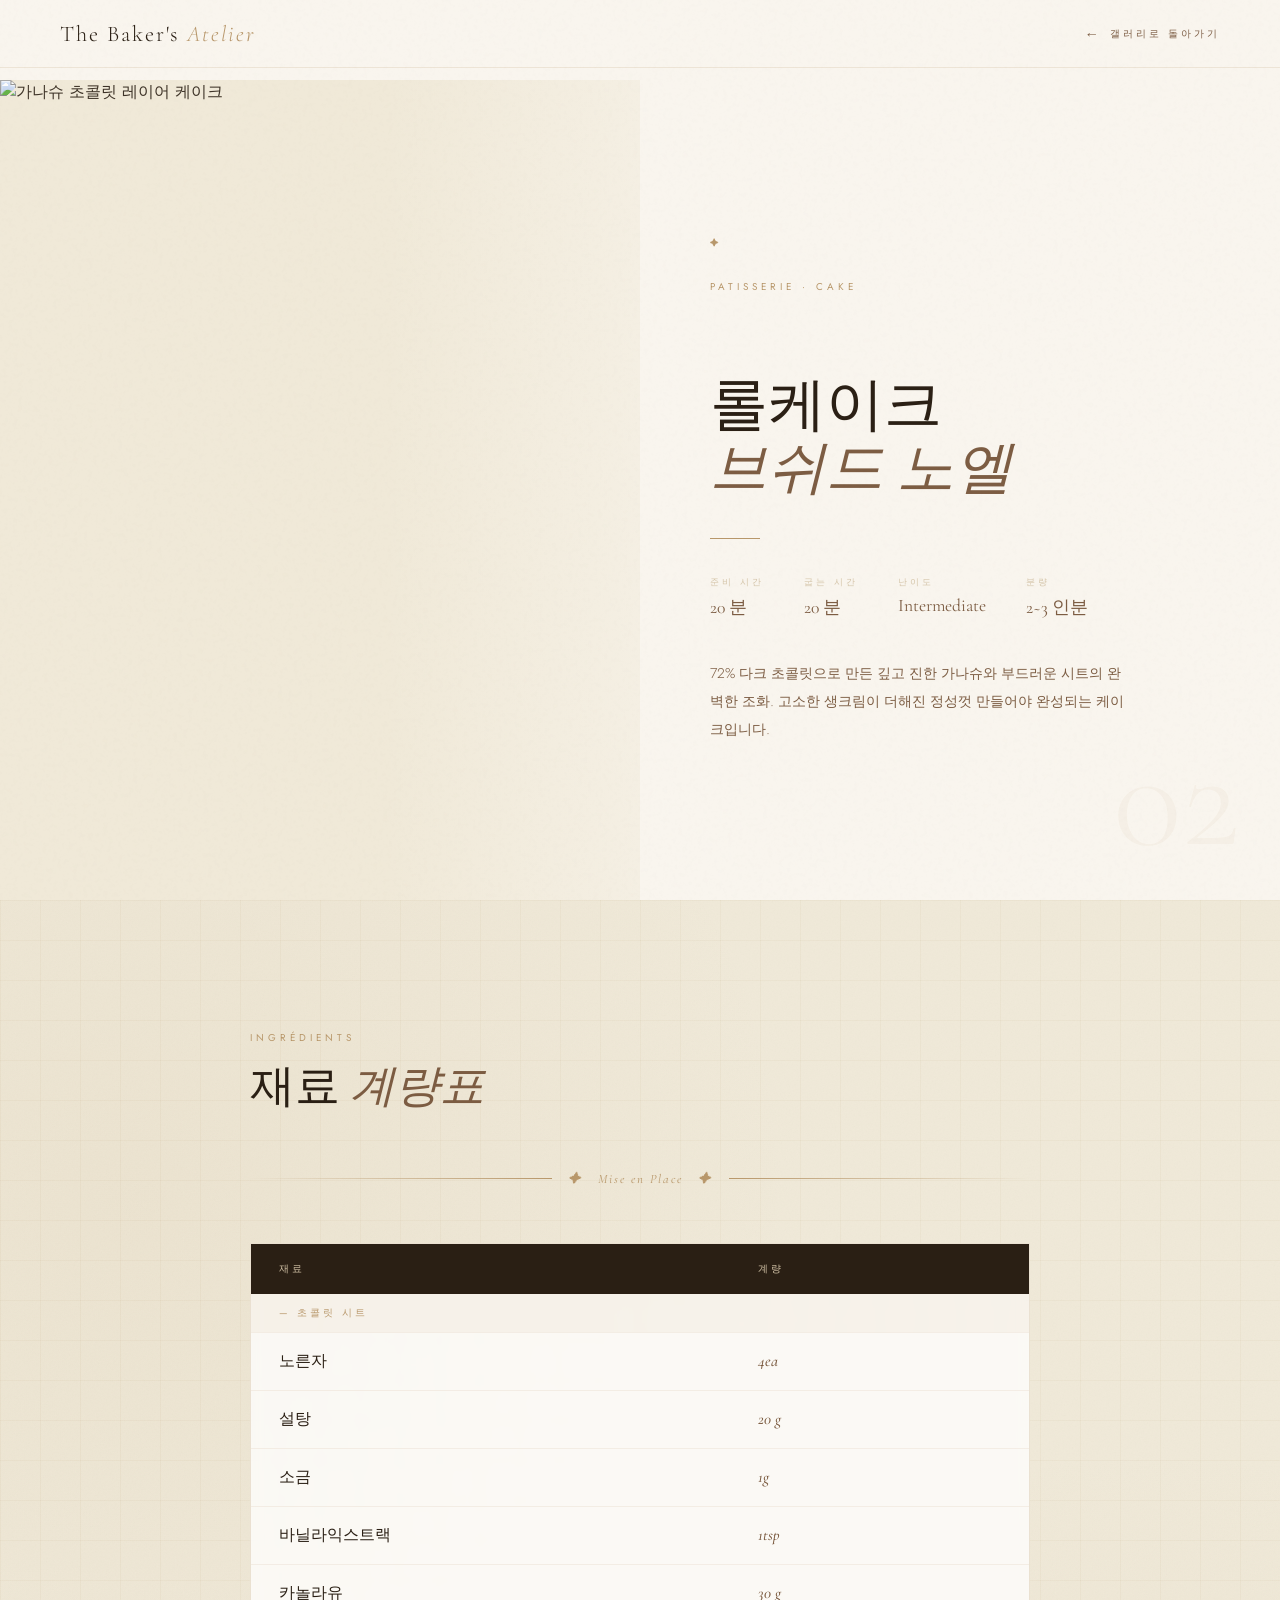
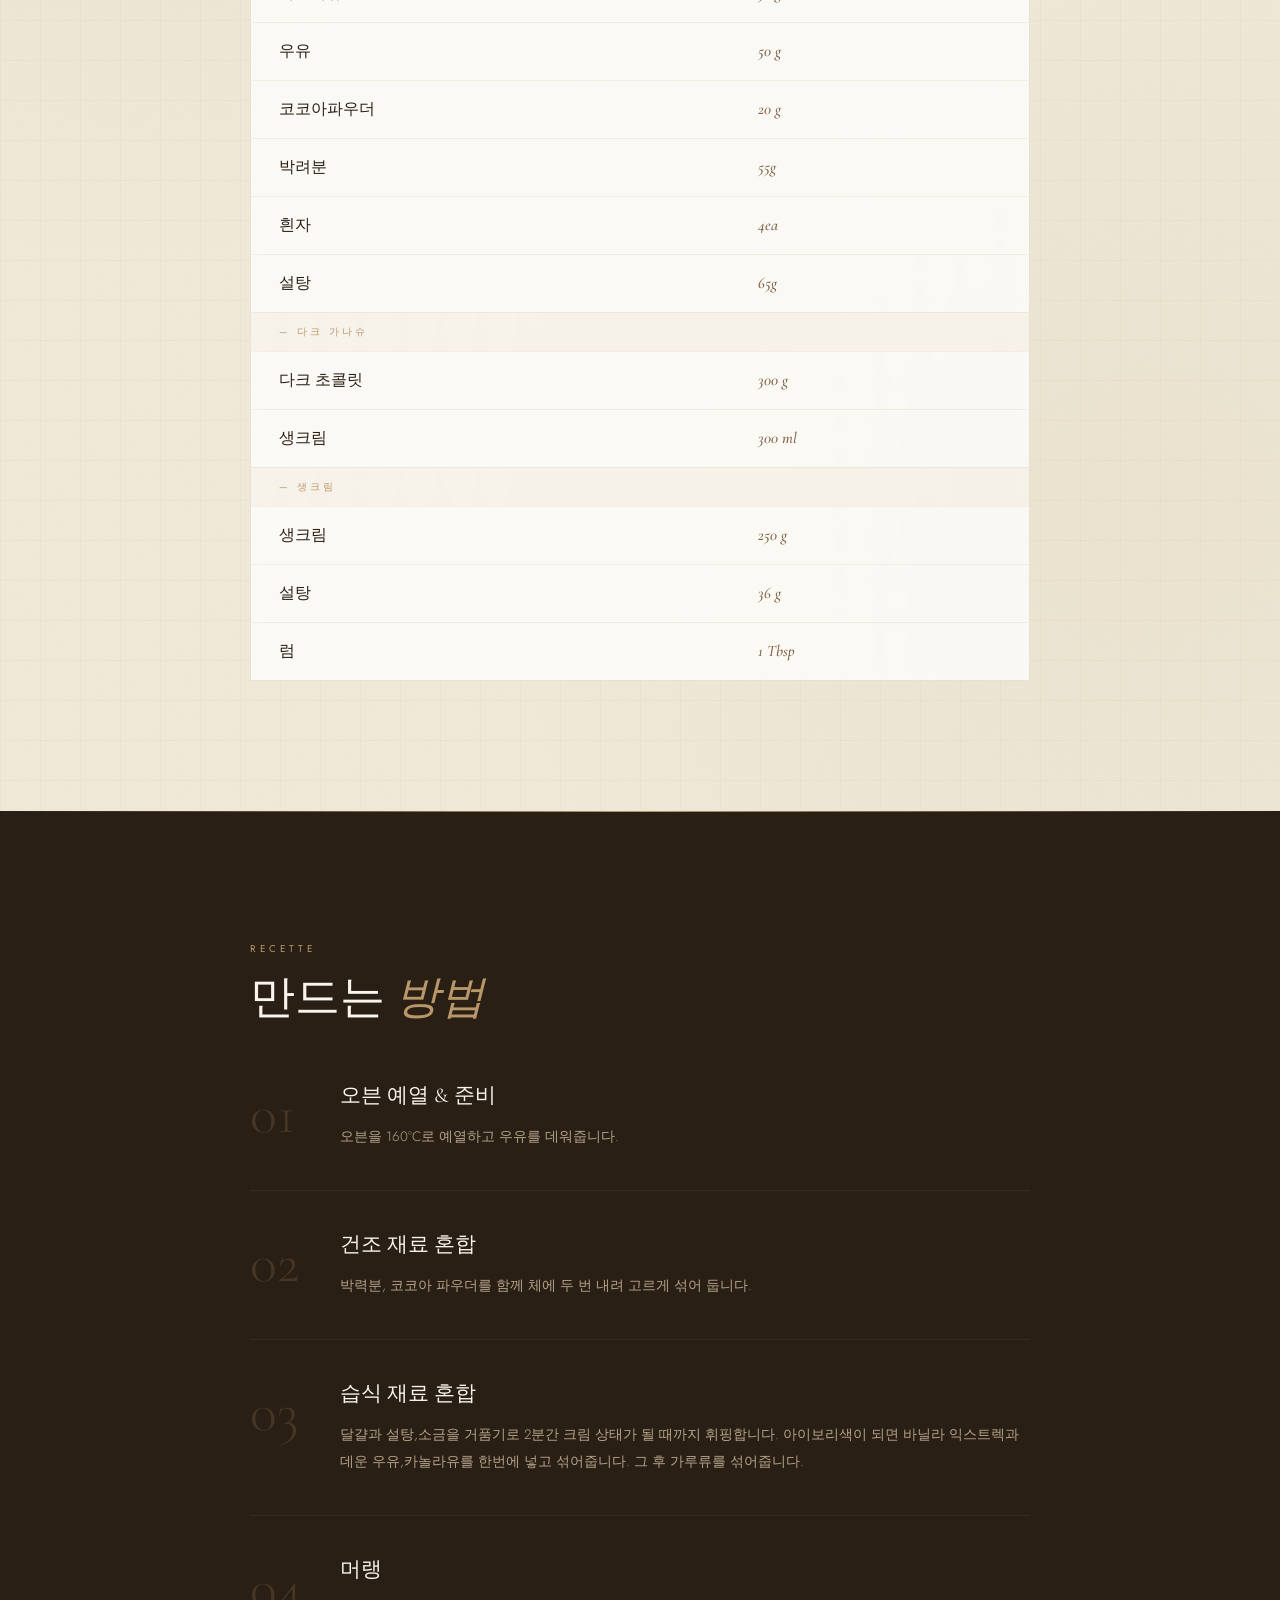
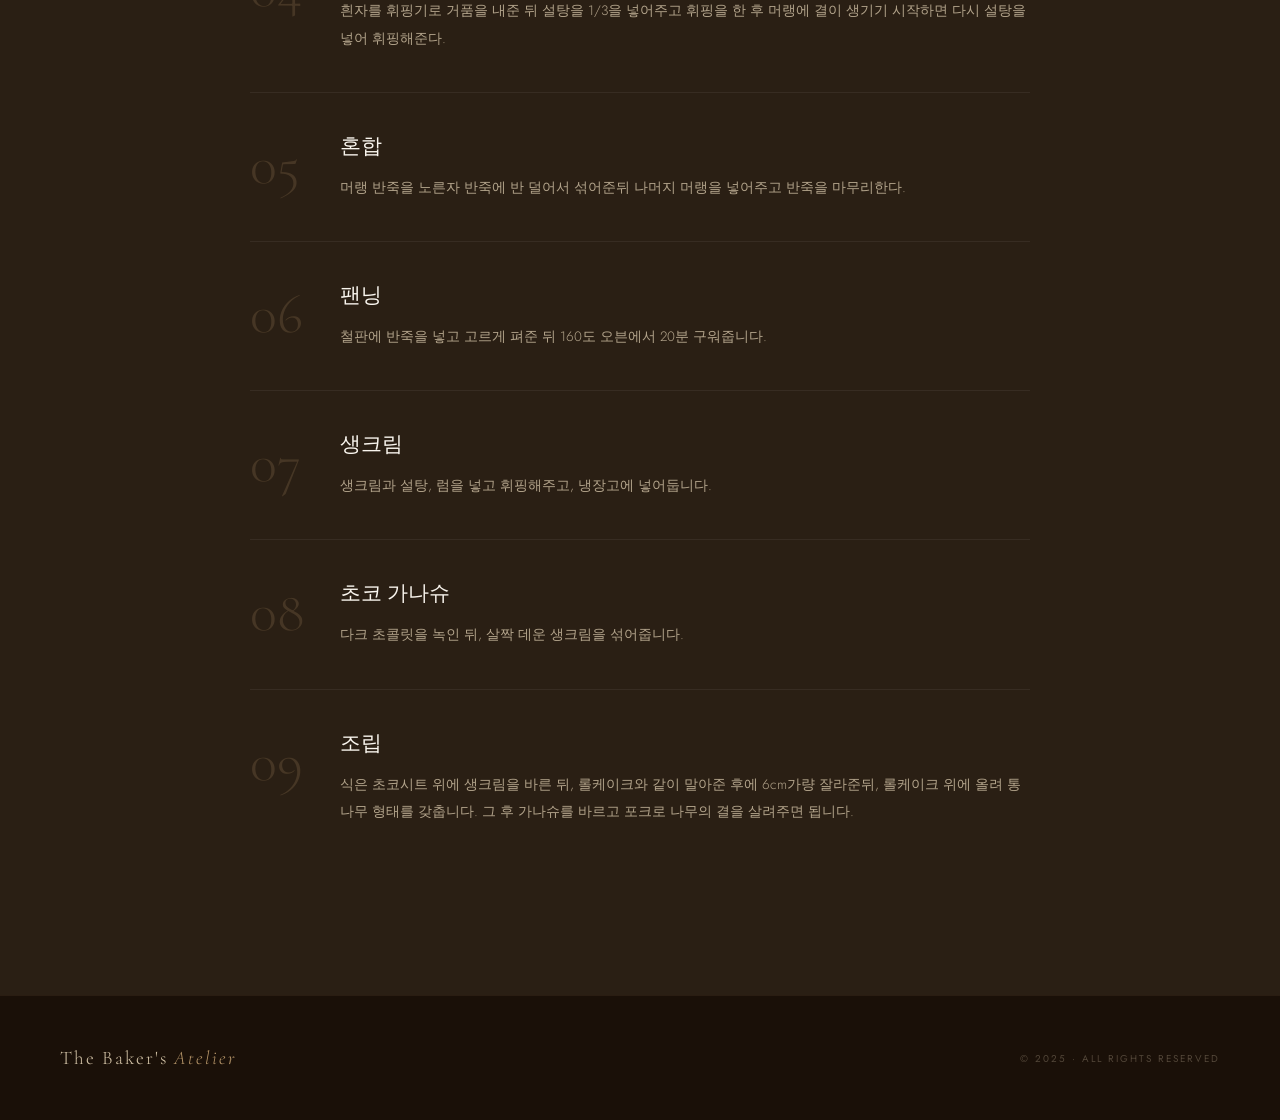
==== html/chocomuffin.html @ 0639c40b "recipe.html" ====
<!DOCTYPE html>
<html lang="ko">
<head>
  <meta charset="UTF-8"/>
  <meta name="viewport" content="width=device-width, initial-scale=1.0"/>
  <title>가나슈 초콜릿 레이어 케이크 | The Baker's Atelier</title>
  <link href="https://fonts.googleapis.com/css2?family=Cormorant+Garamond:ital,wght@0,300;0,400;0,600;1,300;1,400&family=Jost:wght@200;300;400;500&display=swap" rel="stylesheet">
  <link rel="stylesheet" href="../css/recipe.css">
</head>
<body>

  <header>
    <a href="../html/main.html" class="logo">The Baker's <span>Atelier</span></a>
    <a href="../html/main.html" class="back-link">갤러리로 돌아가기</a>
  </header>

  <!-- HERO -->
  <section class="recipe-hero">
    <div class="hero-img">
      <!-- ✏️ 이미지 교체: src 부분을 본인 사진 경로로 변경하세요 -->
      <img src="https://images.unsplash.com/photo-1578985545062-69928b1d9587?q=80&w=1200" alt="가나슈 초콜릿 레이어 케이크">
    </div>
    <div class="hero-info">
      <span class="recipe-category">Patisserie · Cake</span>
      <h1 class="recipe-title"><br>롤케이크<br><em>브쉬드 노엘</em></h1>
      <div class="hero-divider"></div>
      <div class="recipe-meta">
        <div class="meta-item">
          <span class="meta-label">준비 시간</span>
          <span class="meta-value">20 분</span>
        </div>
        <div class="meta-item">
          <span class="meta-label">굽는 시간</span>
          <span class="meta-value">20 분</span>
        </div>
        <div class="meta-item">
          <span class="meta-label">난이도</span>
          <span class="meta-value">Intermediate</span>
        </div>
        <div class="meta-item">
          <span class="meta-label">분량</span>
          <span class="meta-value">2~3 인분</span>
        </div>
      </div>
      <p class="recipe-intro">
        72% 다크 초콜릿으로 만든 깊고 진한 가나슈와 부드러운 시트의 완벽한 조화. 고소한 생크림이 더해진
        정성껏 만들어야 완성되는 케이크입니다.
      </p>
      <div class="hero-deco">02</div>
    </div>
  </section>

  <!-- INGREDIENTS -->
  <section class="ingredients-section">
    <div class="ingredients-inner">
      <span class="section-eyebrow reveal">Ingrédients</span>
      <h2 class="section-title reveal">재료 <em>계량표</em></h2>
      <div class="deco-sprig reveal"><span>✦ &nbsp; Mise en Place &nbsp; ✦</span></div>
      <div class="ingredients-table-wrap reveal">
        <table>
          <thead>
            <tr>
              <th style="width:40%">재료</th>
              <th style="width:25%">계량</th>
            </tr>
          </thead>
          <tbody>
            <tr class="group-header"><td colspan="3">— 초콜릿 시트</td></tr>
            <tr><td class="ing-name">노른자</td><td class="ing-amount">4ea</td>
            <tr><td class="ing-name">설탕</td><td class="ing-amount">20 g</td></tr>
            <tr><td class="ing-name">소금</td><td class="ing-amount">1g</td></tr>
            <tr><td class="ing-name">바닐라익스트랙</td><td class="ing-amount">1tsp</td></tr>
            <tr><td class="ing-name">카놀라유</td><td class="ing-amount">30 g</td></tr>
            <tr><td class="ing-name">우유</td><td class="ing-amount">50 g</td></tr>
            <tr><td class="ing-name">코코아파우더</td><td class="ing-amount">20 g</td></tr>
            <tr><td class="ing-name">박려분</td><td class="ing-amount">55g</td></tr>
            <tr><td class="ing-name">흰자</td><td class="ing-amount">4ea</td></tr>
            <tr><td class="ing-name">설탕</td><td class="ing-amount">65g</td></tr>
            <tr class="group-header"><td colspan="3">— 다크 가나슈</td></tr>
            <tr><td class="ing-name">다크 초콜릿</td><td class="ing-amount">300 g</td></tr>
            <tr><td class="ing-name">생크림</td><td class="ing-amount">300 ml</td></tr>
            <tr class="group-header"><td colspan="3">— 생크림</td></tr>
            <tr><td class="ing-name">생크림</td><td class="ing-amount">250 g</td></tr>
            <tr><td class="ing-name">설탕</td><td class="ing-amount">36 g</td></tr>
            <tr><td class="ing-name">럼</td><td class="ing-amount">1 Tbsp</td></tr>
          </tbody>
        </table>
      </div>
    </div>
  </section>

  <!-- RECIPE STEPS -->
  <section class="recipe-section">
    <div class="recipe-inner">
      <span class="section-eyebrow reveal">Recette</span>
      <h2 class="section-title reveal">만드는 <em>방법</em></h2>
      <ol class="steps-list">

        <li class="step-item reveal">
          <span class="step-num">01</span>
          <div class="step-content">
            <h3 class="step-title">오븐 예열 & 준비</h3>
            <p class="step-desc">오븐을 160°C로 예열하고 우유를 데워줍니다.</p>
          </div>
        </li>

        <li class="step-item reveal">
          <span class="step-num">02</span>
          <div class="step-content">
            <h3 class="step-title">건조 재료 혼합</h3>
            <p class="step-desc">박력분, 코코아 파우더를 함께 체에 두 번 내려 고르게 섞어 둡니다.</p>
          </div>
        </li>

        <li class="step-item reveal">
          <span class="step-num">03</span>
          <div class="step-content">
            <h3 class="step-title">습식 재료 혼합</h3>
            <p class="step-desc">달걀과 설탕,소금을 거품기로 2분간 크림 상태가 될 때까지 휘핑합니다. 아이보리색이 되면 바닐라 익스트렉과 데운 우유,카놀라유를 한번에 넣고 섞어줍니다. 그 후 가루류를 섞어줍니다.</p>
            
          </div>
        </li>

        <li class="step-item reveal">
          <span class="step-num">04</span>
          <div class="step-content">
            <h3 class="step-title">머랭</h3>
            <p class="step-desc">흰자를 휘핑기로 거품을 내준 뒤 설탕을 1/3을 넣어주고 휘핑을 한 후 머랭에 결이 생기기 시작하면 다시 설탕을 넣어 휘핑해준다.</p>
          </div>
        </li>

        <li class="step-item reveal">
          <span class="step-num">05</span>
          <div class="step-content">
            <h3 class="step-title">혼합</h3>
            <p class="step-desc">머랭 반죽을 노른자 반죽에 반 덜어서 섞어준뒤 나머지 머랭을 넣어주고 반죽을 마무리한다.</p>
          </div>
        </li>

        <li class="step-item reveal">
          <span class="step-num">06</span>
          <div class="step-content">
            <h3 class="step-title">팬닝</h3>
            <p class="step-desc">철판에 반죽을 넣고 고르게 펴준 뒤 160도 오븐에서 20분 구워줍니다.</p>
          </div>
        </li>
         <li class="step-item reveal">
          <span class="step-num">07</span>
          <div class="step-content">
            <h3 class="step-title">생크림</h3>
            <p class="step-desc">생크림과 설탕, 럼을 넣고 휘핑해주고, 냉장고에 넣어둡니다.</p>
          </div>
        </li>
         <li class="step-item reveal">
          <span class="step-num">08</span>
          <div class="step-content">
            <h3 class="step-title">초코 가나슈</h3>
            <p class="step-desc">다크 초콜릿을 녹인 뒤, 살짝 데운 생크림을 섞어줍니다.</p>
          </div>
        </li>
         <li class="step-item reveal">
          <span class="step-num">09</span>
          <div class="step-content">
            <h3 class="step-title">조립</h3>
            <p class="step-desc">식은 초코시트 위에 생크림을 바른 뒤, 롤케이크와 같이 말아준 후에 6cm가량 잘라준뒤, 롤케이크 위에 올려 통나무 형태를 갖춥니다. 그 후 가나슈를 바르고 포크로 나무의 결을 살려주면 됩니다.</p>
          </div>
        </li>

      </ol>
    </div>
  </section>

  <footer>
    <div class="footer-logo">The Baker's <span>Atelier</span></div>
    <p class="footer-copy">&copy; 2025 · All Rights Reserved</p>
  </footer>

  <script>
    const obs = new IntersectionObserver((entries) => {
      entries.forEach(e => {
        if (e.isIntersecting) { e.target.classList.add('visible'); obs.unobserve(e.target); }
      });
    }, { threshold: 0.1 });
    document.querySelectorAll('.reveal').forEach(el => obs.observe(el));
  </script>

</body>
</html>
---- css/recipe.css ----
*, *::before, *::after { margin: 0; padding: 0; box-sizing: border-box; }

    :root {
      --cream:     #f9f5ee;
      --parchment: #f0e9d8;
      --ink:       #2a1f14;
      --sepia:     #7c5c42;
      --gold:      #b8976a;
      --dust:      #d4c4a8;
      --white:     #ffffff;
      --serif: "Cormorant Garamond", serif;
      --sans:  "Jost", sans-serif;
    }

    html { scroll-behavior: smooth; }

    body {
      background: var(--cream);
      color: var(--ink);
      font-family: var(--sans);
      overflow-x: hidden;
    }

    body::after {
      content: "";
      position: fixed; inset: 0; pointer-events: none; z-index: 9999;
      background-image: url("data:image/svg+xml,%3Csvg viewBox='0 0 200 200' xmlns='http://www.w3.org/2000/svg'%3E%3Cfilter id='n'%3E%3CfeTurbulence type='fractalNoise' baseFrequency='0.9' numOctaves='4' stitchTiles='stitch'/%3E%3C/filter%3E%3Crect width='100%25' height='100%25' filter='url(%23n)' opacity='0.035'/%3E%3C/svg%3E");
      opacity: .5;
    }

    /* HEADER */
    header {
      position: fixed; top: 0; left: 0; right: 0; z-index: 200;
      padding: 20px 60px;
      display: flex; align-items: center; justify-content: space-between;
      background: rgba(249,245,238,.93);
      backdrop-filter: blur(10px);
      border-bottom: 1px solid rgba(184,151,106,.18);
    }
    .logo {
      font-family: var(--serif); font-size: 1.4rem;
      font-weight: 300; letter-spacing: 2px; text-decoration: none; color: var(--ink);
    }
    .logo span { color: var(--gold); font-style: italic; }
    .back-link {
      font-size: .65rem; letter-spacing: 3px; text-transform: uppercase;
      color: var(--sepia); text-decoration: none;
      display: flex; align-items: center; gap: 8px; transition: color .3s;
    }
    .back-link:hover { color: var(--ink); }
    .back-link::before { content: "←"; font-size: .9rem; }

    /* HERO */
    .recipe-hero {
      min-height: 100vh; padding-top: 80px;
      display: grid; grid-template-columns: 1fr 1fr;
      position: relative; overflow: hidden;
    }

    .hero-img {
      position: relative; overflow: hidden; background: var(--parchment);
    }
    .hero-img img {
      width: 100%; height: 100%; object-fit: cover;
      opacity: .9; transition: transform 8s ease, opacity .6s;
    }
    .hero-img:hover img { transform: scale(1.04); opacity: 1; }
    .hero-img::after {
      content: ""; position: absolute; inset: 0;
      background: linear-gradient(to right, transparent 60%, rgba(249,245,238,.5));
      pointer-events: none;
    }

    .hero-info {
      display: flex; flex-direction: column; justify-content: center;
      padding: 80px 70px; position: relative; background: var(--cream);
    }
    .hero-info::before {
      content: "✦";
      font-size: .55rem; color: var(--gold);
      letter-spacing: 8px; margin-bottom: 30px; display: block;
    }

    .recipe-category {
      font-size: .62rem; letter-spacing: 4px; text-transform: uppercase;
      color: var(--gold); margin-bottom: 18px; display: block;
    }
    .recipe-title {
      font-family: var(--serif);
      font-size: clamp(2.6rem, 4.5vw, 4.5rem);
      font-weight: 300; line-height: 1.1; color: var(--ink); margin-bottom: 36px;
    }
    .recipe-title em { font-style: italic; color: var(--sepia); }
    .hero-divider { width: 50px; height: 1px; background: var(--gold); margin-bottom: 36px; }

    .recipe-meta { display: flex; gap: 40px; margin-bottom: 40px; flex-wrap: wrap; }
    .meta-item { display: flex; flex-direction: column; gap: 6px; }
    .meta-label {
      font-size: .58rem; letter-spacing: 3px; text-transform: uppercase; color: var(--dust);
    }
    .meta-value { font-family: var(--serif); font-size: 1.1rem; color: var(--sepia); }

    .recipe-intro {
      font-size: .88rem; font-weight: 300; color: var(--sepia);
      line-height: 2; max-width: 420px;
    }
    .hero-deco {
      position: absolute; bottom: 30px; right: 40px;
      font-family: var(--serif); font-size: 9rem; font-weight: 300;
      color: rgba(184,151,106,.06); line-height: 1;
      pointer-events: none; user-select: none;
    }

    /* INGREDIENTS */
    .ingredients-section {
      position: relative; padding: 130px 0; overflow: hidden;
    }
    .ingredients-section::before {
      content: ""; position: absolute; inset: 0;
      background-color: var(--parchment);
      background-image:
        linear-gradient(rgba(184,151,106,.07) 1px, transparent 1px),
        linear-gradient(90deg, rgba(184,151,106,.07) 1px, transparent 1px),
        radial-gradient(circle at 10% 20%, rgba(184,151,106,.08) 0%, transparent 40%),
        radial-gradient(circle at 90% 80%, rgba(184,151,106,.08) 0%, transparent 40%);
      background-size: 40px 40px, 40px 40px, 100% 100%, 100% 100%;
      z-index: 0;
    }
    .ingredients-section::after {
      content: ""; position: absolute; inset: 0;
      background-image: url("data:image/svg+xml,%3Csvg xmlns='http://www.w3.org/2000/svg' width='400' height='400'%3E%3Cfilter id='f'%3E%3CfeTurbulence type='fractalNoise' baseFrequency='0.65' numOctaves='3' stitchTiles='stitch'/%3E%3CfeColorMatrix type='saturate' values='0'/%3E%3C/filter%3E%3Crect width='400' height='400' filter='url(%23f)' opacity='0.04'/%3E%3C/svg%3E");
      z-index: 0; pointer-events: none;
    }

    .ingredients-inner {
      position: relative; z-index: 1;
      max-width: 900px; margin: 0 auto; padding: 0 60px;
    }

    .section-eyebrow {
      font-size: .62rem; letter-spacing: 4px; text-transform: uppercase;
      color: var(--gold); display: block; margin-bottom: 16px;
    }
    .section-title {
      font-family: var(--serif);
      font-size: clamp(2rem, 3.5vw, 3rem);
      font-weight: 300; color: var(--ink); margin-bottom: 56px; line-height: 1.2;
    }
    .section-title em { font-style: italic; color: var(--sepia); }

    .deco-sprig {
      display: flex; align-items: center; gap: 16px; margin-bottom: 56px;
    }
    .deco-sprig::before, .deco-sprig::after {
      content: ""; flex: 1; height: 1px;
    }
    .deco-sprig::before { background: linear-gradient(90deg, transparent, var(--gold)); }
    .deco-sprig::after  { background: linear-gradient(90deg, var(--gold), transparent); }
    .deco-sprig span {
      font-family: var(--serif); font-style: italic;
      font-size: .8rem; color: var(--gold); letter-spacing: 2px; white-space: nowrap;
    }

    .ingredients-table-wrap {
      background: rgba(255,255,255,.75);
      backdrop-filter: blur(6px);
      border: 1px solid rgba(184,151,106,.25);
      overflow: hidden;
    }
    table { width: 100%; border-collapse: collapse; }
    thead tr { background: var(--ink); }
    thead th {
      padding: 18px 28px;
      font-family: var(--sans); font-size: .6rem;
      letter-spacing: 3px; text-transform: uppercase;
      color: var(--dust); font-weight: 400; text-align: left;
    }
    tbody tr {
      border-bottom: 1px solid rgba(184,151,106,.12); transition: background .25s;
    }
    tbody tr:last-child { border-bottom: none; }
    tbody tr:hover { background: rgba(184,151,106,.06); }
    tbody td { padding: 18px 28px; font-size: .85rem; font-weight: 500; color: var(--ink); }
    td.ing-name { font-family: var(--serif); font-size: 1rem; font-weight: 400; }
    td.ing-amount { font-family: var(--serif); font-style: italic; font-size: 1rem; color: var(--sepia); }
    tr.group-header td {
      background: rgba(184,151,106,.08);
      font-size: .6rem; letter-spacing: 3px; text-transform: uppercase;
      color: var(--gold); padding: 12px 28px; font-weight: 400;
    }

    /* RECIPE STEPS */
    .recipe-section {
      padding: 130px 0;
      background: var(--ink); position: relative; overflow: hidden;
    }
    .recipe-section::before {
      content: ""; position: absolute; top: 0; left: 0; right: 0; height: 1px;
      background: linear-gradient(90deg, transparent, var(--gold), transparent);
    }
    .recipe-inner { max-width: 900px; margin: 0 auto; padding: 0 60px; }
    .recipe-inner .section-title { color: var(--cream); }
    .recipe-inner .section-title em { color: var(--gold); }

    .steps-list { list-style: none; display: flex; flex-direction: column; }
    .step-item {
      display: grid; grid-template-columns: 80px 1fr;
      border-bottom: 1px solid rgba(255,255,255,.06);
      padding: 40px 0;
    }
    .step-item:first-child { padding-top: 0; }
    .step-item:last-child { border-bottom: none; }

    .step-num {
      font-family: var(--serif); font-size: 3.5rem; font-weight: 300;
      color: rgba(184,151,106,.2); line-height: 1; padding-top: 4px;
      transition: color .3s; user-select: none;
    }
    .step-item:hover .step-num { color: rgba(184,151,106,.5); }

    .step-content { padding-left: 10px; }
    .step-title {
      font-family: var(--serif); font-size: 1.3rem; font-weight: 400;
      color: var(--cream); margin-bottom: 14px; line-height: 1.3;
    }
    .step-desc {
      font-size: .85rem; font-weight: 300; color: var(--dust); line-height: 2; opacity: .8;
    }
    .step-tip {
      margin-top: 16px; padding: 14px 18px;
      border-left: 2px solid var(--gold);
      background: rgba(184,151,106,.05);
    }
    .step-tip p {
      font-family: var(--serif); font-style: italic;
      font-size: .88rem; color: var(--gold); line-height: 1.7; opacity: .85;
    }

    /* FOOTER */
    footer {
      background: #1a1008; padding: 50px 60px;
      display: flex; justify-content: space-between; align-items: center;
      border-top: 1px solid rgba(184,151,106,.1);
    }
    .footer-logo {
      font-family: var(--serif); font-size: 1.2rem;
      font-weight: 300; color: var(--dust); letter-spacing: 2px;
    }
    .footer-logo span { color: var(--gold); font-style: italic; }
    .footer-copy {
      font-size: .62rem; letter-spacing: 2px;
      text-transform: uppercase; color: rgba(212,196,168,.3);
    }

    /* REVEAL */
    .reveal { opacity: 0; transform: translateY(26px); transition: opacity .8s ease, transform .8s ease; }
    .reveal.visible { opacity: 1; transform: none; }

    /* RESPONSIVE */
    @media (max-width: 860px) {
      header { padding: 18px 24px; }
      .recipe-hero { grid-template-columns: 1fr; }
      .hero-img { height: 60vw; }
      .hero-info { padding: 50px 28px; }
      .ingredients-inner, .recipe-inner { padding: 0 24px; }
      .ingredients-section, .recipe-section { padding: 80px 0; }
      .step-item { grid-template-columns: 56px 1fr; }
      .step-num { font-size: 2.5rem; }
      footer { flex-direction: column; gap: 14px; padding: 36px 24px; text-align: center; }
    }
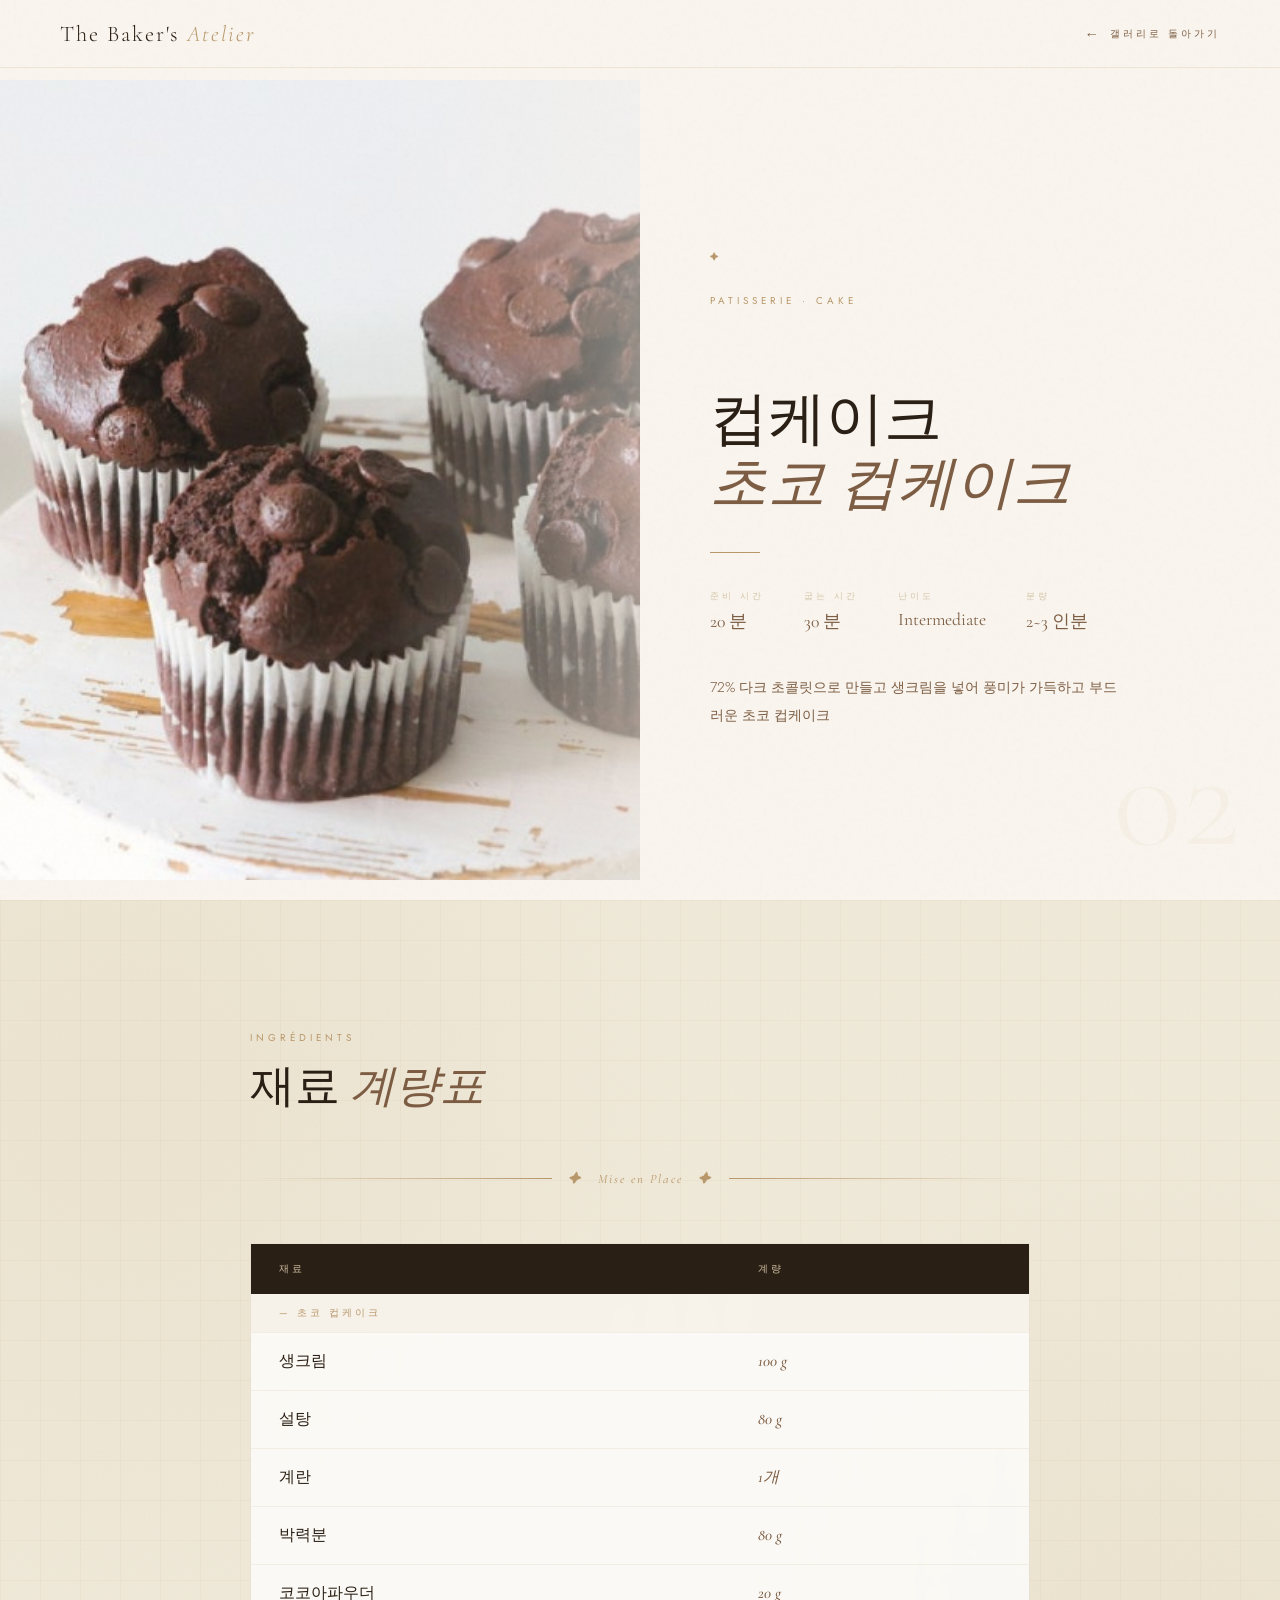
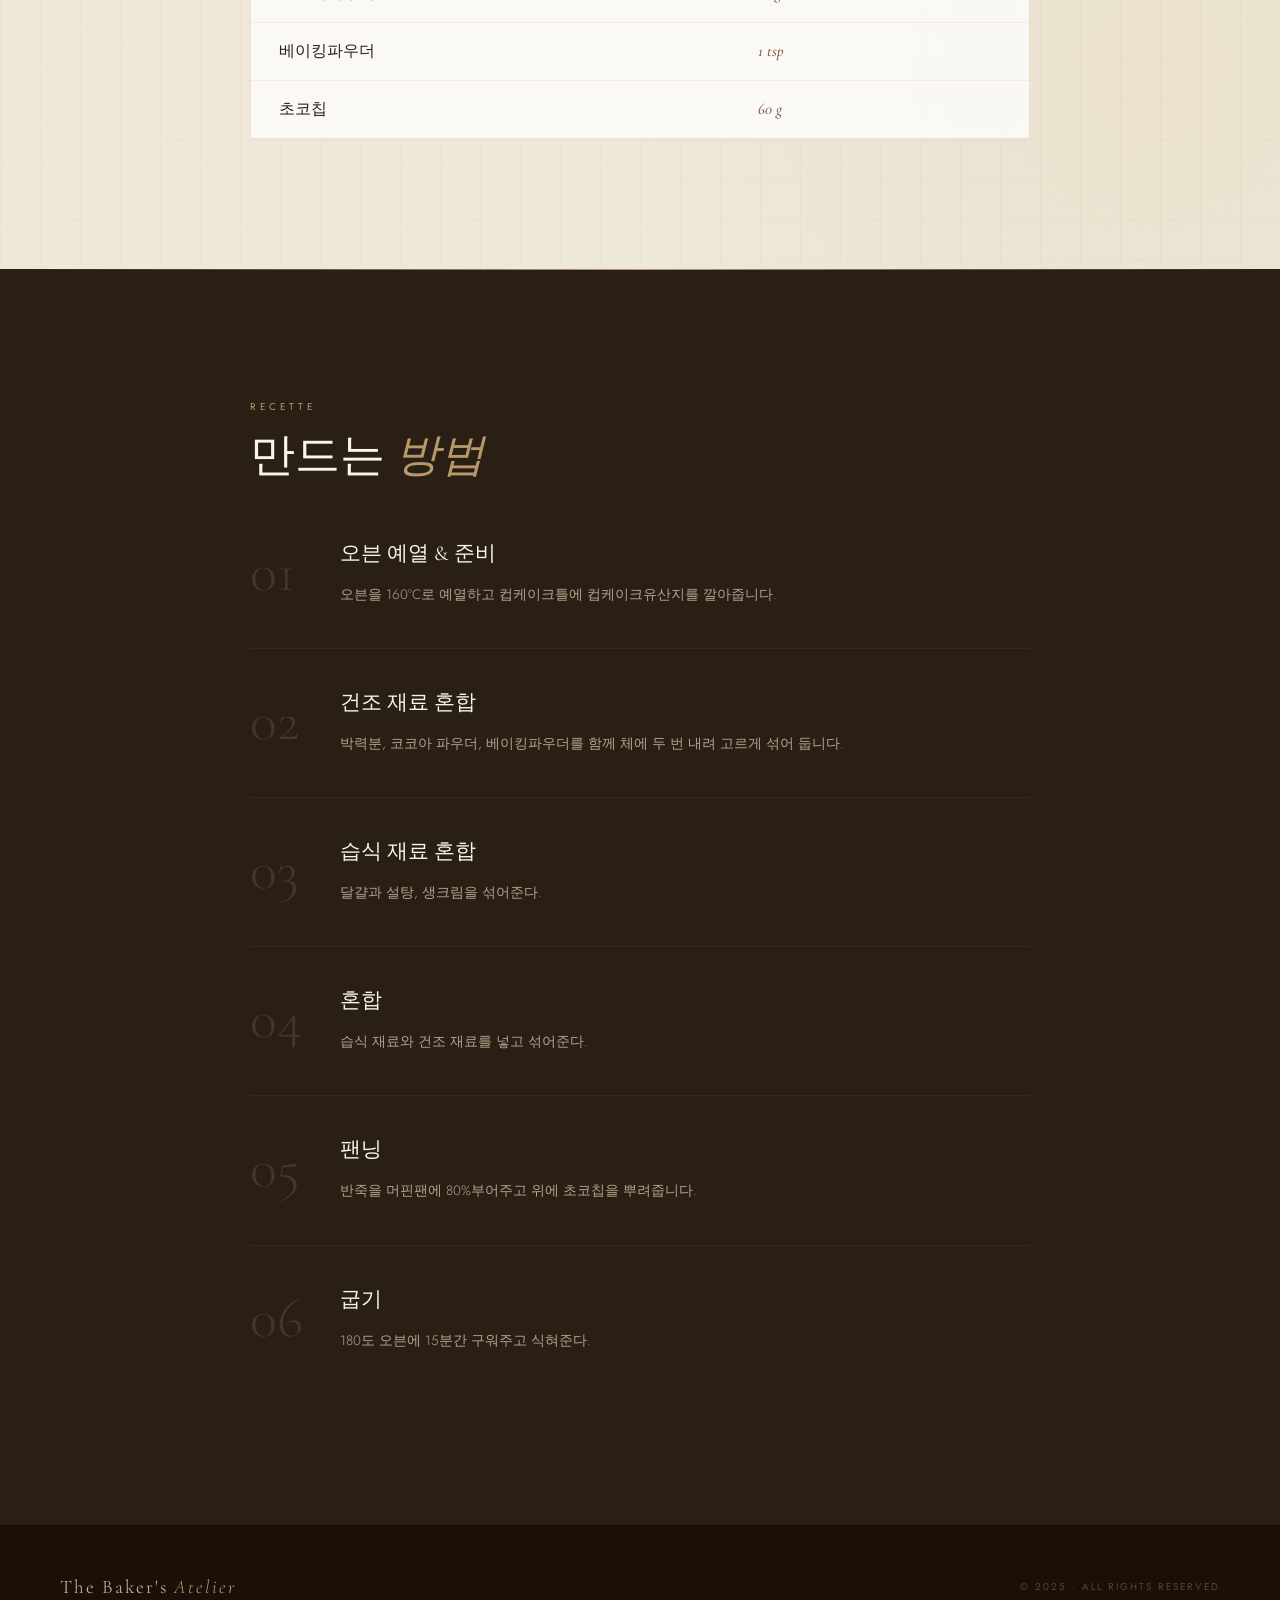
==== commit 6467e862: "another recipe" ====
--- a/html/chocomuffin.html
+++ b/html/chocomuffin.html
@@ -3,7 +3,7 @@
 <head>
   <meta charset="UTF-8"/>
   <meta name="viewport" content="width=device-width, initial-scale=1.0"/>
-  <title>가나슈 초콜릿 레이어 케이크 | The Baker's Atelier</title>
+    <title>The Baker's Atelier | 나의 제과제빵 기록</title>
   <link href="https://fonts.googleapis.com/css2?family=Cormorant+Garamond:ital,wght@0,300;0,400;0,600;1,300;1,400&family=Jost:wght@200;300;400;500&display=swap" rel="stylesheet">
   <link rel="stylesheet" href="../css/recipe.css">
 </head>
@@ -17,12 +17,11 @@
   <!-- HERO -->
   <section class="recipe-hero">
     <div class="hero-img">
-      <!-- ✏️ 이미지 교체: src 부분을 본인 사진 경로로 변경하세요 -->
-      <img src="https://images.unsplash.com/photo-1578985545062-69928b1d9587?q=80&w=1200" alt="가나슈 초콜릿 레이어 케이크">
+      <img src="../img/chocolatemuffin.jpg" alt="초콜릿 머핀">
     </div>
     <div class="hero-info">
       <span class="recipe-category">Patisserie · Cake</span>
-      <h1 class="recipe-title"><br>롤케이크<br><em>브쉬드 노엘</em></h1>
+      <h1 class="recipe-title"><br>컵케이크<br><em>초코 컵케이크</em></h1>
       <div class="hero-divider"></div>
       <div class="recipe-meta">
         <div class="meta-item">
@@ -31,7 +30,7 @@
         </div>
         <div class="meta-item">
           <span class="meta-label">굽는 시간</span>
-          <span class="meta-value">20 분</span>
+          <span class="meta-value">30 분</span>
         </div>
         <div class="meta-item">
           <span class="meta-label">난이도</span>
@@ -43,8 +42,7 @@
         </div>
       </div>
       <p class="recipe-intro">
-        72% 다크 초콜릿으로 만든 깊고 진한 가나슈와 부드러운 시트의 완벽한 조화. 고소한 생크림이 더해진
-        정성껏 만들어야 완성되는 케이크입니다.
+        72% 다크 초콜릿으로 만들고 생크림을 넣어 풍미가 가득하고 부드러운 초코 컵케이크
       </p>
       <div class="hero-deco">02</div>
     </div>
@@ -65,24 +63,14 @@
             </tr>
           </thead>
           <tbody>
-            <tr class="group-header"><td colspan="3">— 초콜릿 시트</td></tr>
-            <tr><td class="ing-name">노른자</td><td class="ing-amount">4ea</td>
-            <tr><td class="ing-name">설탕</td><td class="ing-amount">20 g</td></tr>
-            <tr><td class="ing-name">소금</td><td class="ing-amount">1g</td></tr>
-            <tr><td class="ing-name">바닐라익스트랙</td><td class="ing-amount">1tsp</td></tr>
-            <tr><td class="ing-name">카놀라유</td><td class="ing-amount">30 g</td></tr>
-            <tr><td class="ing-name">우유</td><td class="ing-amount">50 g</td></tr>
+            <tr class="group-header"><td colspan="3">— 초코 컵케이크</td></tr>
+            <tr><td class="ing-name">생크림</td><td class="ing-amount">100 g</td>
+            <tr><td class="ing-name">설탕</td><td class="ing-amount">80 g</td></tr>
+            <tr><td class="ing-name">계란</td><td class="ing-amount">1개</td></tr>
+            <tr><td class="ing-name">박력분</td><td class="ing-amount">80 g</td></tr>
             <tr><td class="ing-name">코코아파우더</td><td class="ing-amount">20 g</td></tr>
-            <tr><td class="ing-name">박려분</td><td class="ing-amount">55g</td></tr>
-            <tr><td class="ing-name">흰자</td><td class="ing-amount">4ea</td></tr>
-            <tr><td class="ing-name">설탕</td><td class="ing-amount">65g</td></tr>
-            <tr class="group-header"><td colspan="3">— 다크 가나슈</td></tr>
-            <tr><td class="ing-name">다크 초콜릿</td><td class="ing-amount">300 g</td></tr>
-            <tr><td class="ing-name">생크림</td><td class="ing-amount">300 ml</td></tr>
-            <tr class="group-header"><td colspan="3">— 생크림</td></tr>
-            <tr><td class="ing-name">생크림</td><td class="ing-amount">250 g</td></tr>
-            <tr><td class="ing-name">설탕</td><td class="ing-amount">36 g</td></tr>
-            <tr><td class="ing-name">럼</td><td class="ing-amount">1 Tbsp</td></tr>
+            <tr><td class="ing-name">베이킹파우더</td><td class="ing-amount">1 tsp</td></tr>
+            <tr><td class="ing-name">초코칩</td><td class="ing-amount">60 g</td></tr>
           </tbody>
         </table>
       </div>
@@ -100,7 +88,7 @@
           <span class="step-num">01</span>
           <div class="step-content">
             <h3 class="step-title">오븐 예열 & 준비</h3>
-            <p class="step-desc">오븐을 160°C로 예열하고 우유를 데워줍니다.</p>
+            <p class="step-desc">오븐을 160°C로 예열하고 컵케이크틀에 컵케이크유산지를 깔아줍니다.</p>
           </div>
         </li>
 
@@ -108,7 +96,7 @@
           <span class="step-num">02</span>
           <div class="step-content">
             <h3 class="step-title">건조 재료 혼합</h3>
-            <p class="step-desc">박력분, 코코아 파우더를 함께 체에 두 번 내려 고르게 섞어 둡니다.</p>
+            <p class="step-desc">박력분, 코코아 파우더, 베이킹파우더를 함께 체에 두 번 내려 고르게 섞어 둡니다.</p>
           </div>
         </li>
 
@@ -116,7 +104,7 @@
           <span class="step-num">03</span>
           <div class="step-content">
             <h3 class="step-title">습식 재료 혼합</h3>
-            <p class="step-desc">달걀과 설탕,소금을 거품기로 2분간 크림 상태가 될 때까지 휘핑합니다. 아이보리색이 되면 바닐라 익스트렉과 데운 우유,카놀라유를 한번에 넣고 섞어줍니다. 그 후 가루류를 섞어줍니다.</p>
+            <p class="step-desc">달걀과 설탕, 생크림을 섞어준다. </p>
             
           </div>
         </li>
@@ -124,45 +112,24 @@
         <li class="step-item reveal">
           <span class="step-num">04</span>
           <div class="step-content">
-            <h3 class="step-title">머랭</h3>
-            <p class="step-desc">흰자를 휘핑기로 거품을 내준 뒤 설탕을 1/3을 넣어주고 휘핑을 한 후 머랭에 결이 생기기 시작하면 다시 설탕을 넣어 휘핑해준다.</p>
+            <h3 class="step-title">혼합</h3>
+            <p class="step-desc">습식 재료와 건조 재료를 넣고 섞어준다.</p>
           </div>
         </li>
 
         <li class="step-item reveal">
           <span class="step-num">05</span>
           <div class="step-content">
-            <h3 class="step-title">혼합</h3>
-            <p class="step-desc">머랭 반죽을 노른자 반죽에 반 덜어서 섞어준뒤 나머지 머랭을 넣어주고 반죽을 마무리한다.</p>
+            <h3 class="step-title">팬닝</h3>
+            <p class="step-desc">반죽을 머핀팬에 80%부어주고 위에 초코칩을 뿌려줍니다.</p>
           </div>
         </li>
 
         <li class="step-item reveal">
           <span class="step-num">06</span>
           <div class="step-content">
-            <h3 class="step-title">팬닝</h3>
-            <p class="step-desc">철판에 반죽을 넣고 고르게 펴준 뒤 160도 오븐에서 20분 구워줍니다.</p>
-          </div>
-        </li>
-         <li class="step-item reveal">
-          <span class="step-num">07</span>
-          <div class="step-content">
-            <h3 class="step-title">생크림</h3>
-            <p class="step-desc">생크림과 설탕, 럼을 넣고 휘핑해주고, 냉장고에 넣어둡니다.</p>
-          </div>
-        </li>
-         <li class="step-item reveal">
-          <span class="step-num">08</span>
-          <div class="step-content">
-            <h3 class="step-title">초코 가나슈</h3>
-            <p class="step-desc">다크 초콜릿을 녹인 뒤, 살짝 데운 생크림을 섞어줍니다.</p>
-          </div>
-        </li>
-         <li class="step-item reveal">
-          <span class="step-num">09</span>
-          <div class="step-content">
-            <h3 class="step-title">조립</h3>
-            <p class="step-desc">식은 초코시트 위에 생크림을 바른 뒤, 롤케이크와 같이 말아준 후에 6cm가량 잘라준뒤, 롤케이크 위에 올려 통나무 형태를 갖춥니다. 그 후 가나슈를 바르고 포크로 나무의 결을 살려주면 됩니다.</p>
+            <h3 class="step-title">굽기</h3>
+            <p class="step-desc">180도 오븐에 15분간 구워주고 식혀준다.</p>
           </div>
         </li>
 
--- a/css/recipe.css
+++ b/css/recipe.css
@@ -1,270 +1,541 @@
-   *, *::before, *::after { margin: 0; padding: 0; box-sizing: border-box; }
-
-    :root {
-      --cream:     #f9f5ee;
-      --parchment: #f0e9d8;
-      --ink:       #2a1f14;
-      --sepia:     #7c5c42;
-      --gold:      #b8976a;
-      --dust:      #d4c4a8;
-      --white:     #ffffff;
-      --serif: "Cormorant Garamond", serif;
-      --sans:  "Jost", sans-serif;
-    }
-
-    html { scroll-behavior: smooth; }
-
-    body {
-      background: var(--cream);
-      color: var(--ink);
-      font-family: var(--sans);
-      overflow-x: hidden;
-    }
-
-    body::after {
-      content: "";
-      position: fixed; inset: 0; pointer-events: none; z-index: 9999;
-      background-image: url("data:image/svg+xml,%3Csvg viewBox='0 0 200 200' xmlns='http://www.w3.org/2000/svg'%3E%3Cfilter id='n'%3E%3CfeTurbulence type='fractalNoise' baseFrequency='0.9' numOctaves='4' stitchTiles='stitch'/%3E%3C/filter%3E%3Crect width='100%25' height='100%25' filter='url(%23n)' opacity='0.035'/%3E%3C/svg%3E");
-      opacity: .5;
-    }
-
-    /* HEADER */
-    header {
-      position: fixed; top: 0; left: 0; right: 0; z-index: 200;
-      padding: 20px 60px;
-      display: flex; align-items: center; justify-content: space-between;
-      background: rgba(249,245,238,.93);
-      backdrop-filter: blur(10px);
-      border-bottom: 1px solid rgba(184,151,106,.18);
-    }
-    .logo {
-      font-family: var(--serif); font-size: 1.4rem;
-      font-weight: 300; letter-spacing: 2px; text-decoration: none; color: var(--ink);
-    }
-    .logo span { color: var(--gold); font-style: italic; }
-    .back-link {
-      font-size: .65rem; letter-spacing: 3px; text-transform: uppercase;
-      color: var(--sepia); text-decoration: none;
-      display: flex; align-items: center; gap: 8px; transition: color .3s;
-    }
-    .back-link:hover { color: var(--ink); }
-    .back-link::before { content: "←"; font-size: .9rem; }
-
-    /* HERO */
-    .recipe-hero {
-      min-height: 100vh; padding-top: 80px;
-      display: grid; grid-template-columns: 1fr 1fr;
-      position: relative; overflow: hidden;
-    }
-
-    .hero-img {
-      position: relative; overflow: hidden; background: var(--parchment);
-    }
-    .hero-img img {
-      width: 100%; height: 100%; object-fit: cover;
-      opacity: .9; transition: transform 8s ease, opacity .6s;
-    }
-    .hero-img:hover img { transform: scale(1.04); opacity: 1; }
-    .hero-img::after {
-      content: ""; position: absolute; inset: 0;
-      background: linear-gradient(to right, transparent 60%, rgba(249,245,238,.5));
-      pointer-events: none;
-    }
-
-    .hero-info {
-      display: flex; flex-direction: column; justify-content: center;
-      padding: 80px 70px; position: relative; background: var(--cream);
-    }
-    .hero-info::before {
-      content: "✦";
-      font-size: .55rem; color: var(--gold);
-      letter-spacing: 8px; margin-bottom: 30px; display: block;
-    }
-
-    .recipe-category {
-      font-size: .62rem; letter-spacing: 4px; text-transform: uppercase;
-      color: var(--gold); margin-bottom: 18px; display: block;
-    }
-    .recipe-title {
-      font-family: var(--serif);
-      font-size: clamp(2.6rem, 4.5vw, 4.5rem);
-      font-weight: 300; line-height: 1.1; color: var(--ink); margin-bottom: 36px;
-    }
-    .recipe-title em { font-style: italic; color: var(--sepia); }
-    .hero-divider { width: 50px; height: 1px; background: var(--gold); margin-bottom: 36px; }
-
-    .recipe-meta { display: flex; gap: 40px; margin-bottom: 40px; flex-wrap: wrap; }
-    .meta-item { display: flex; flex-direction: column; gap: 6px; }
-    .meta-label {
-      font-size: .58rem; letter-spacing: 3px; text-transform: uppercase; color: var(--dust);
-    }
-    .meta-value { font-family: var(--serif); font-size: 1.1rem; color: var(--sepia); }
-
-    .recipe-intro {
-      font-size: .88rem; font-weight: 300; color: var(--sepia);
-      line-height: 2; max-width: 420px;
-    }
-    .hero-deco {
-      position: absolute; bottom: 30px; right: 40px;
-      font-family: var(--serif); font-size: 9rem; font-weight: 300;
-      color: rgba(184,151,106,.06); line-height: 1;
-      pointer-events: none; user-select: none;
-    }
-
-    /* INGREDIENTS */
-    .ingredients-section {
-      position: relative; padding: 130px 0; overflow: hidden;
-    }
-    .ingredients-section::before {
-      content: ""; position: absolute; inset: 0;
-      background-color: var(--parchment);
-      background-image:
-        linear-gradient(rgba(184,151,106,.07) 1px, transparent 1px),
-        linear-gradient(90deg, rgba(184,151,106,.07) 1px, transparent 1px),
-        radial-gradient(circle at 10% 20%, rgba(184,151,106,.08) 0%, transparent 40%),
-        radial-gradient(circle at 90% 80%, rgba(184,151,106,.08) 0%, transparent 40%);
-      background-size: 40px 40px, 40px 40px, 100% 100%, 100% 100%;
-      z-index: 0;
-    }
-    .ingredients-section::after {
-      content: ""; position: absolute; inset: 0;
-      background-image: url("data:image/svg+xml,%3Csvg xmlns='http://www.w3.org/2000/svg' width='400' height='400'%3E%3Cfilter id='f'%3E%3CfeTurbulence type='fractalNoise' baseFrequency='0.65' numOctaves='3' stitchTiles='stitch'/%3E%3CfeColorMatrix type='saturate' values='0'/%3E%3C/filter%3E%3Crect width='400' height='400' filter='url(%23f)' opacity='0.04'/%3E%3C/svg%3E");
-      z-index: 0; pointer-events: none;
-    }
-
-    .ingredients-inner {
-      position: relative; z-index: 1;
-      max-width: 900px; margin: 0 auto; padding: 0 60px;
-    }
-
-    .section-eyebrow {
-      font-size: .62rem; letter-spacing: 4px; text-transform: uppercase;
-      color: var(--gold); display: block; margin-bottom: 16px;
-    }
-    .section-title {
-      font-family: var(--serif);
-      font-size: clamp(2rem, 3.5vw, 3rem);
-      font-weight: 300; color: var(--ink); margin-bottom: 56px; line-height: 1.2;
-    }
-    .section-title em { font-style: italic; color: var(--sepia); }
-
-    .deco-sprig {
-      display: flex; align-items: center; gap: 16px; margin-bottom: 56px;
-    }
-    .deco-sprig::before, .deco-sprig::after {
-      content: ""; flex: 1; height: 1px;
-    }
-    .deco-sprig::before { background: linear-gradient(90deg, transparent, var(--gold)); }
-    .deco-sprig::after  { background: linear-gradient(90deg, var(--gold), transparent); }
-    .deco-sprig span {
-      font-family: var(--serif); font-style: italic;
-      font-size: .8rem; color: var(--gold); letter-spacing: 2px; white-space: nowrap;
-    }
-
-    .ingredients-table-wrap {
-      background: rgba(255,255,255,.75);
-      backdrop-filter: blur(6px);
-      border: 1px solid rgba(184,151,106,.25);
-      overflow: hidden;
-    }
-    table { width: 100%; border-collapse: collapse; }
-    thead tr { background: var(--ink); }
-    thead th {
-      padding: 18px 28px;
-      font-family: var(--sans); font-size: .6rem;
-      letter-spacing: 3px; text-transform: uppercase;
-      color: var(--dust); font-weight: 400; text-align: left;
-    }
-    tbody tr {
-      border-bottom: 1px solid rgba(184,151,106,.12); transition: background .25s;
-    }
-    tbody tr:last-child { border-bottom: none; }
-    tbody tr:hover { background: rgba(184,151,106,.06); }
-    tbody td { padding: 18px 28px; font-size: .85rem; font-weight: 500; color: var(--ink); }
-    td.ing-name { font-family: var(--serif); font-size: 1rem; font-weight: 400; }
-    td.ing-amount { font-family: var(--serif); font-style: italic; font-size: 1rem; color: var(--sepia); }
-    tr.group-header td {
-      background: rgba(184,151,106,.08);
-      font-size: .6rem; letter-spacing: 3px; text-transform: uppercase;
-      color: var(--gold); padding: 12px 28px; font-weight: 400;
-    }
-
-    /* RECIPE STEPS */
-    .recipe-section {
-      padding: 130px 0;
-      background: var(--ink); position: relative; overflow: hidden;
-    }
-    .recipe-section::before {
-      content: ""; position: absolute; top: 0; left: 0; right: 0; height: 1px;
-      background: linear-gradient(90deg, transparent, var(--gold), transparent);
-    }
-    .recipe-inner { max-width: 900px; margin: 0 auto; padding: 0 60px; }
-    .recipe-inner .section-title { color: var(--cream); }
-    .recipe-inner .section-title em { color: var(--gold); }
-
-    .steps-list { list-style: none; display: flex; flex-direction: column; }
-    .step-item {
-      display: grid; grid-template-columns: 80px 1fr;
-      border-bottom: 1px solid rgba(255,255,255,.06);
-      padding: 40px 0;
-    }
-    .step-item:first-child { padding-top: 0; }
-    .step-item:last-child { border-bottom: none; }
-
-    .step-num {
-      font-family: var(--serif); font-size: 3.5rem; font-weight: 300;
-      color: rgba(184,151,106,.2); line-height: 1; padding-top: 4px;
-      transition: color .3s; user-select: none;
-    }
-    .step-item:hover .step-num { color: rgba(184,151,106,.5); }
-
-    .step-content { padding-left: 10px; }
-    .step-title {
-      font-family: var(--serif); font-size: 1.3rem; font-weight: 400;
-      color: var(--cream); margin-bottom: 14px; line-height: 1.3;
-    }
-    .step-desc {
-      font-size: .85rem; font-weight: 300; color: var(--dust); line-height: 2; opacity: .8;
-    }
-    .step-tip {
-      margin-top: 16px; padding: 14px 18px;
-      border-left: 2px solid var(--gold);
-      background: rgba(184,151,106,.05);
-    }
-    .step-tip p {
-      font-family: var(--serif); font-style: italic;
-      font-size: .88rem; color: var(--gold); line-height: 1.7; opacity: .85;
-    }
-
-    /* FOOTER */
-    footer {
-      background: #1a1008; padding: 50px 60px;
-      display: flex; justify-content: space-between; align-items: center;
-      border-top: 1px solid rgba(184,151,106,.1);
-    }
-    .footer-logo {
-      font-family: var(--serif); font-size: 1.2rem;
-      font-weight: 300; color: var(--dust); letter-spacing: 2px;
-    }
-    .footer-logo span { color: var(--gold); font-style: italic; }
-    .footer-copy {
-      font-size: .62rem; letter-spacing: 2px;
-      text-transform: uppercase; color: rgba(212,196,168,.3);
-    }
-
-    /* REVEAL */
-    .reveal { opacity: 0; transform: translateY(26px); transition: opacity .8s ease, transform .8s ease; }
-    .reveal.visible { opacity: 1; transform: none; }
-
-    /* RESPONSIVE */
-    @media (max-width: 860px) {
-      header { padding: 18px 24px; }
-      .recipe-hero { grid-template-columns: 1fr; }
-      .hero-img { height: 60vw; }
-      .hero-info { padding: 50px 28px; }
-      .ingredients-inner, .recipe-inner { padding: 0 24px; }
-      .ingredients-section, .recipe-section { padding: 80px 0; }
-      .step-item { grid-template-columns: 56px 1fr; }
-      .step-num { font-size: 2.5rem; }
-      footer { flex-direction: column; gap: 14px; padding: 36px 24px; text-align: center; }
-    }
+*,
+*::before,
+*::after {
+  margin: 0;
+  padding: 0;
+  box-sizing: border-box;
+}
+
+:root {
+  --cream: #f9f5ee;
+  --parchment: #f0e9d8;
+  --ink: #2a1f14;
+  --sepia: #7c5c42;
+  --gold: #b8976a;
+  --dust: #d4c4a8;
+  --white: #ffffff;
+  --serif: "Cormorant Garamond", serif;
+  --sans: "Jost", sans-serif;
+}
+
+html {
+  scroll-behavior: smooth;
+}
+
+body {
+  background: var(--cream);
+  color: var(--ink);
+  font-family: var(--sans);
+  overflow-x: hidden;
+}
+
+body::after {
+  content: "";
+  position: fixed;
+  inset: 0;
+  pointer-events: none;
+  z-index: 9999;
+  background-image: url("data:image/svg+xml,%3Csvg viewBox='0 0 200 200' xmlns='http://www.w3.org/2000/svg'%3E%3Cfilter id='n'%3E%3CfeTurbulence type='fractalNoise' baseFrequency='0.9' numOctaves='4' stitchTiles='stitch'/%3E%3C/filter%3E%3Crect width='100%25' height='100%25' filter='url(%23n)' opacity='0.035'/%3E%3C/svg%3E");
+  opacity: 0.5;
+}
+
+/* HEADER */
+header {
+  position: fixed;
+  top: 0;
+  left: 0;
+  right: 0;
+  z-index: 200;
+  padding: 20px 60px;
+  display: flex;
+  align-items: center;
+  justify-content: space-between;
+  background: rgba(249, 245, 238, 0.93);
+  backdrop-filter: blur(10px);
+  border-bottom: 1px solid rgba(184, 151, 106, 0.18);
+}
+.logo {
+  font-family: var(--serif);
+  font-size: 1.4rem;
+  font-weight: 300;
+  letter-spacing: 2px;
+  text-decoration: none;
+  color: var(--ink);
+}
+.logo span {
+  color: var(--gold);
+  font-style: italic;
+}
+.back-link {
+  font-size: 0.65rem;
+  letter-spacing: 3px;
+  text-transform: uppercase;
+  color: var(--sepia);
+  text-decoration: none;
+  display: flex;
+  align-items: center;
+  gap: 8px;
+  transition: color 0.3s;
+}
+.back-link:hover {
+  color: var(--ink);
+}
+.back-link::before {
+  content: "←";
+  font-size: 0.9rem;
+}
+
+/* HERO */
+.recipe-hero {
+  min-height: 100vh;
+  padding-top: 80px;
+  display: grid;
+  grid-template-columns: 1fr 1fr;
+  position: relative;
+  overflow: hidden;
+}
+
+.hero-img {
+  min-height: 600px;
+  max-height: 800px;
+  position: relative;
+  overflow: hidden;
+  background: var(--parchment);
+}
+.hero-img img {
+  width: 100%;
+  height: 100%; /* 추가 */
+  object-fit: cover; /* 이미 있을 수 있음 */
+  object-position: center; /* 추가 - 사진 중앙 기준으로 크롭 */
+  opacity: 0.9;
+  transition:
+    transform 8s ease,
+    opacity 0.6s;
+}
+.hero-img:hover img {
+  transform: scale(1.04);
+  opacity: 1;
+}
+.hero-img::after {
+  content: "";
+  position: absolute;
+  inset: 0;
+  background: linear-gradient(
+    to right,
+    transparent 60%,
+    rgba(249, 245, 238, 0.5)
+  );
+  pointer-events: none;
+}
+
+.hero-info {
+  display: flex;
+  flex-direction: column;
+  justify-content: center;
+  padding: 80px 70px;
+  position: relative;
+  background: var(--cream);
+}
+.hero-info::before {
+  content: "✦";
+  font-size: 0.55rem;
+  color: var(--gold);
+  letter-spacing: 8px;
+  margin-bottom: 30px;
+  display: block;
+}
+
+.recipe-category {
+  font-size: 0.62rem;
+  letter-spacing: 4px;
+  text-transform: uppercase;
+  color: var(--gold);
+  margin-bottom: 18px;
+  display: block;
+}
+.recipe-title {
+  font-family: var(--serif);
+  font-size: clamp(2.6rem, 4.5vw, 4.5rem);
+  font-weight: 300;
+  line-height: 1.1;
+  color: var(--ink);
+  margin-bottom: 36px;
+}
+.recipe-title em {
+  font-style: italic;
+  color: var(--sepia);
+}
+.hero-divider {
+  width: 50px;
+  height: 1px;
+  background: var(--gold);
+  margin-bottom: 36px;
+}
+
+.recipe-meta {
+  display: flex;
+  gap: 40px;
+  margin-bottom: 40px;
+  flex-wrap: wrap;
+}
+.meta-item {
+  display: flex;
+  flex-direction: column;
+  gap: 6px;
+}
+.meta-label {
+  font-size: 0.58rem;
+  letter-spacing: 3px;
+  text-transform: uppercase;
+  color: var(--dust);
+}
+.meta-value {
+  font-family: var(--serif);
+  font-size: 1.1rem;
+  color: var(--sepia);
+}
+
+.recipe-intro {
+  font-size: 0.88rem;
+  font-weight: 300;
+  color: var(--sepia);
+  line-height: 2;
+  max-width: 420px;
+}
+.hero-deco {
+  position: absolute;
+  bottom: 30px;
+  right: 40px;
+  font-family: var(--serif);
+  font-size: 9rem;
+  font-weight: 300;
+  color: rgba(184, 151, 106, 0.06);
+  line-height: 1;
+  pointer-events: none;
+  user-select: none;
+}
+
+/* INGREDIENTS */
+.ingredients-section {
+  position: relative;
+  padding: 130px 0;
+  overflow: hidden;
+}
+.ingredients-section::before {
+  content: "";
+  position: absolute;
+  inset: 0;
+  background-color: var(--parchment);
+  background-image:
+    linear-gradient(rgba(184, 151, 106, 0.07) 1px, transparent 1px),
+    linear-gradient(90deg, rgba(184, 151, 106, 0.07) 1px, transparent 1px),
+    radial-gradient(
+      circle at 10% 20%,
+      rgba(184, 151, 106, 0.08) 0%,
+      transparent 40%
+    ),
+    radial-gradient(
+      circle at 90% 80%,
+      rgba(184, 151, 106, 0.08) 0%,
+      transparent 40%
+    );
+  background-size:
+    40px 40px,
+    40px 40px,
+    100% 100%,
+    100% 100%;
+  z-index: 0;
+}
+.ingredients-section::after {
+  content: "";
+  position: absolute;
+  inset: 0;
+  background-image: url("data:image/svg+xml,%3Csvg xmlns='http://www.w3.org/2000/svg' width='400' height='400'%3E%3Cfilter id='f'%3E%3CfeTurbulence type='fractalNoise' baseFrequency='0.65' numOctaves='3' stitchTiles='stitch'/%3E%3CfeColorMatrix type='saturate' values='0'/%3E%3C/filter%3E%3Crect width='400' height='400' filter='url(%23f)' opacity='0.04'/%3E%3C/svg%3E");
+  z-index: 0;
+  pointer-events: none;
+}
+
+.ingredients-inner {
+  position: relative;
+  z-index: 1;
+  max-width: 900px;
+  margin: 0 auto;
+  padding: 0 60px;
+}
+
+.section-eyebrow {
+  font-size: 0.62rem;
+  letter-spacing: 4px;
+  text-transform: uppercase;
+  color: var(--gold);
+  display: block;
+  margin-bottom: 16px;
+}
+.section-title {
+  font-family: var(--serif);
+  font-size: clamp(2rem, 3.5vw, 3rem);
+  font-weight: 300;
+  color: var(--ink);
+  margin-bottom: 56px;
+  line-height: 1.2;
+}
+.section-title em {
+  font-style: italic;
+  color: var(--sepia);
+}
+
+.deco-sprig {
+  display: flex;
+  align-items: center;
+  gap: 16px;
+  margin-bottom: 56px;
+}
+.deco-sprig::before,
+.deco-sprig::after {
+  content: "";
+  flex: 1;
+  height: 1px;
+}
+.deco-sprig::before {
+  background: linear-gradient(90deg, transparent, var(--gold));
+}
+.deco-sprig::after {
+  background: linear-gradient(90deg, var(--gold), transparent);
+}
+.deco-sprig span {
+  font-family: var(--serif);
+  font-style: italic;
+  font-size: 0.8rem;
+  color: var(--gold);
+  letter-spacing: 2px;
+  white-space: nowrap;
+}
+
+.ingredients-table-wrap {
+  background: rgba(255, 255, 255, 0.75);
+  backdrop-filter: blur(6px);
+  border: 1px solid rgba(184, 151, 106, 0.25);
+  overflow: hidden;
+}
+table {
+  width: 100%;
+  border-collapse: collapse;
+}
+thead tr {
+  background: var(--ink);
+}
+thead th {
+  padding: 18px 28px;
+  font-family: var(--sans);
+  font-size: 0.6rem;
+  letter-spacing: 3px;
+  text-transform: uppercase;
+  color: var(--dust);
+  font-weight: 400;
+  text-align: left;
+}
+tbody tr {
+  border-bottom: 1px solid rgba(184, 151, 106, 0.12);
+  transition: background 0.25s;
+}
+tbody tr:last-child {
+  border-bottom: none;
+}
+tbody tr:hover {
+  background: rgba(184, 151, 106, 0.06);
+}
+tbody td {
+  padding: 18px 28px;
+  font-size: 0.85rem;
+  font-weight: 500;
+  color: var(--ink);
+}
+td.ing-name {
+  font-family: var(--serif);
+  font-size: 1rem;
+  font-weight: 400;
+}
+td.ing-amount {
+  font-family: var(--serif);
+  font-style: italic;
+  font-size: 1rem;
+  color: var(--sepia);
+}
+tr.group-header td {
+  background: rgba(184, 151, 106, 0.08);
+  font-size: 0.6rem;
+  letter-spacing: 3px;
+  text-transform: uppercase;
+  color: var(--gold);
+  padding: 12px 28px;
+  font-weight: 400;
+}
+
+/* RECIPE STEPS */
+.recipe-section {
+  padding: 130px 0;
+  background: var(--ink);
+  position: relative;
+  overflow: hidden;
+}
+.recipe-section::before {
+  content: "";
+  position: absolute;
+  top: 0;
+  left: 0;
+  right: 0;
+  height: 1px;
+  background: linear-gradient(90deg, transparent, var(--gold), transparent);
+}
+.recipe-inner {
+  max-width: 900px;
+  margin: 0 auto;
+  padding: 0 60px;
+}
+.recipe-inner .section-title {
+  color: var(--cream);
+}
+.recipe-inner .section-title em {
+  color: var(--gold);
+}
+
+.steps-list {
+  list-style: none;
+  display: flex;
+  flex-direction: column;
+}
+.step-item {
+  display: grid;
+  grid-template-columns: 80px 1fr;
+  border-bottom: 1px solid rgba(255, 255, 255, 0.06);
+  padding: 40px 0;
+}
+.step-item:first-child {
+  padding-top: 0;
+}
+.step-item:last-child {
+  border-bottom: none;
+}
+
+.step-num {
+  font-family: var(--serif);
+  font-size: 3.5rem;
+  font-weight: 300;
+  color: rgba(184, 151, 106, 0.2);
+  line-height: 1;
+  padding-top: 4px;
+  transition: color 0.3s;
+  user-select: none;
+}
+.step-item:hover .step-num {
+  color: rgba(184, 151, 106, 0.5);
+}
+
+.step-content {
+  padding-left: 10px;
+}
+.step-title {
+  font-family: var(--serif);
+  font-size: 1.3rem;
+  font-weight: 400;
+  color: var(--cream);
+  margin-bottom: 14px;
+  line-height: 1.3;
+}
+.step-desc {
+  font-size: 0.85rem;
+  font-weight: 300;
+  color: var(--dust);
+  line-height: 2;
+  opacity: 0.8;
+}
+.step-tip {
+  margin-top: 16px;
+  padding: 14px 18px;
+  border-left: 2px solid var(--gold);
+  background: rgba(184, 151, 106, 0.05);
+}
+.step-tip p {
+  font-family: var(--serif);
+  font-style: italic;
+  font-size: 0.88rem;
+  color: var(--gold);
+  line-height: 1.7;
+  opacity: 0.85;
+}
+
+/* FOOTER */
+footer {
+  background: #1a1008;
+  padding: 50px 60px;
+  display: flex;
+  justify-content: space-between;
+  align-items: center;
+  border-top: 1px solid rgba(184, 151, 106, 0.1);
+}
+.footer-logo {
+  font-family: var(--serif);
+  font-size: 1.2rem;
+  font-weight: 300;
+  color: var(--dust);
+  letter-spacing: 2px;
+}
+.footer-logo span {
+  color: var(--gold);
+  font-style: italic;
+}
+.footer-copy {
+  font-size: 0.62rem;
+  letter-spacing: 2px;
+  text-transform: uppercase;
+  color: rgba(212, 196, 168, 0.3);
+}
+
+/* REVEAL */
+.reveal {
+  opacity: 0;
+  transform: translateY(26px);
+  transition:
+    opacity 0.8s ease,
+    transform 0.8s ease;
+}
+.reveal.visible {
+  opacity: 1;
+  transform: none;
+}
+
+/* RESPONSIVE */
+@media (max-width: 860px) {
+  header {
+    padding: 18px 24px;
+  }
+  .recipe-hero {
+    grid-template-columns: 1fr;
+  }
+  .hero-img {
+    height: 60vw;
+  }
+  .hero-info {
+    padding: 50px 28px;
+  }
+  .ingredients-inner,
+  .recipe-inner {
+    padding: 0 24px;
+  }
+  .ingredients-section,
+  .recipe-section {
+    padding: 80px 0;
+  }
+  .step-item {
+    grid-template-columns: 56px 1fr;
+  }
+  .step-num {
+    font-size: 2.5rem;
+  }
+  footer {
+    flex-direction: column;
+    gap: 14px;
+    padding: 36px 24px;
+    text-align: center;
+  }
+}
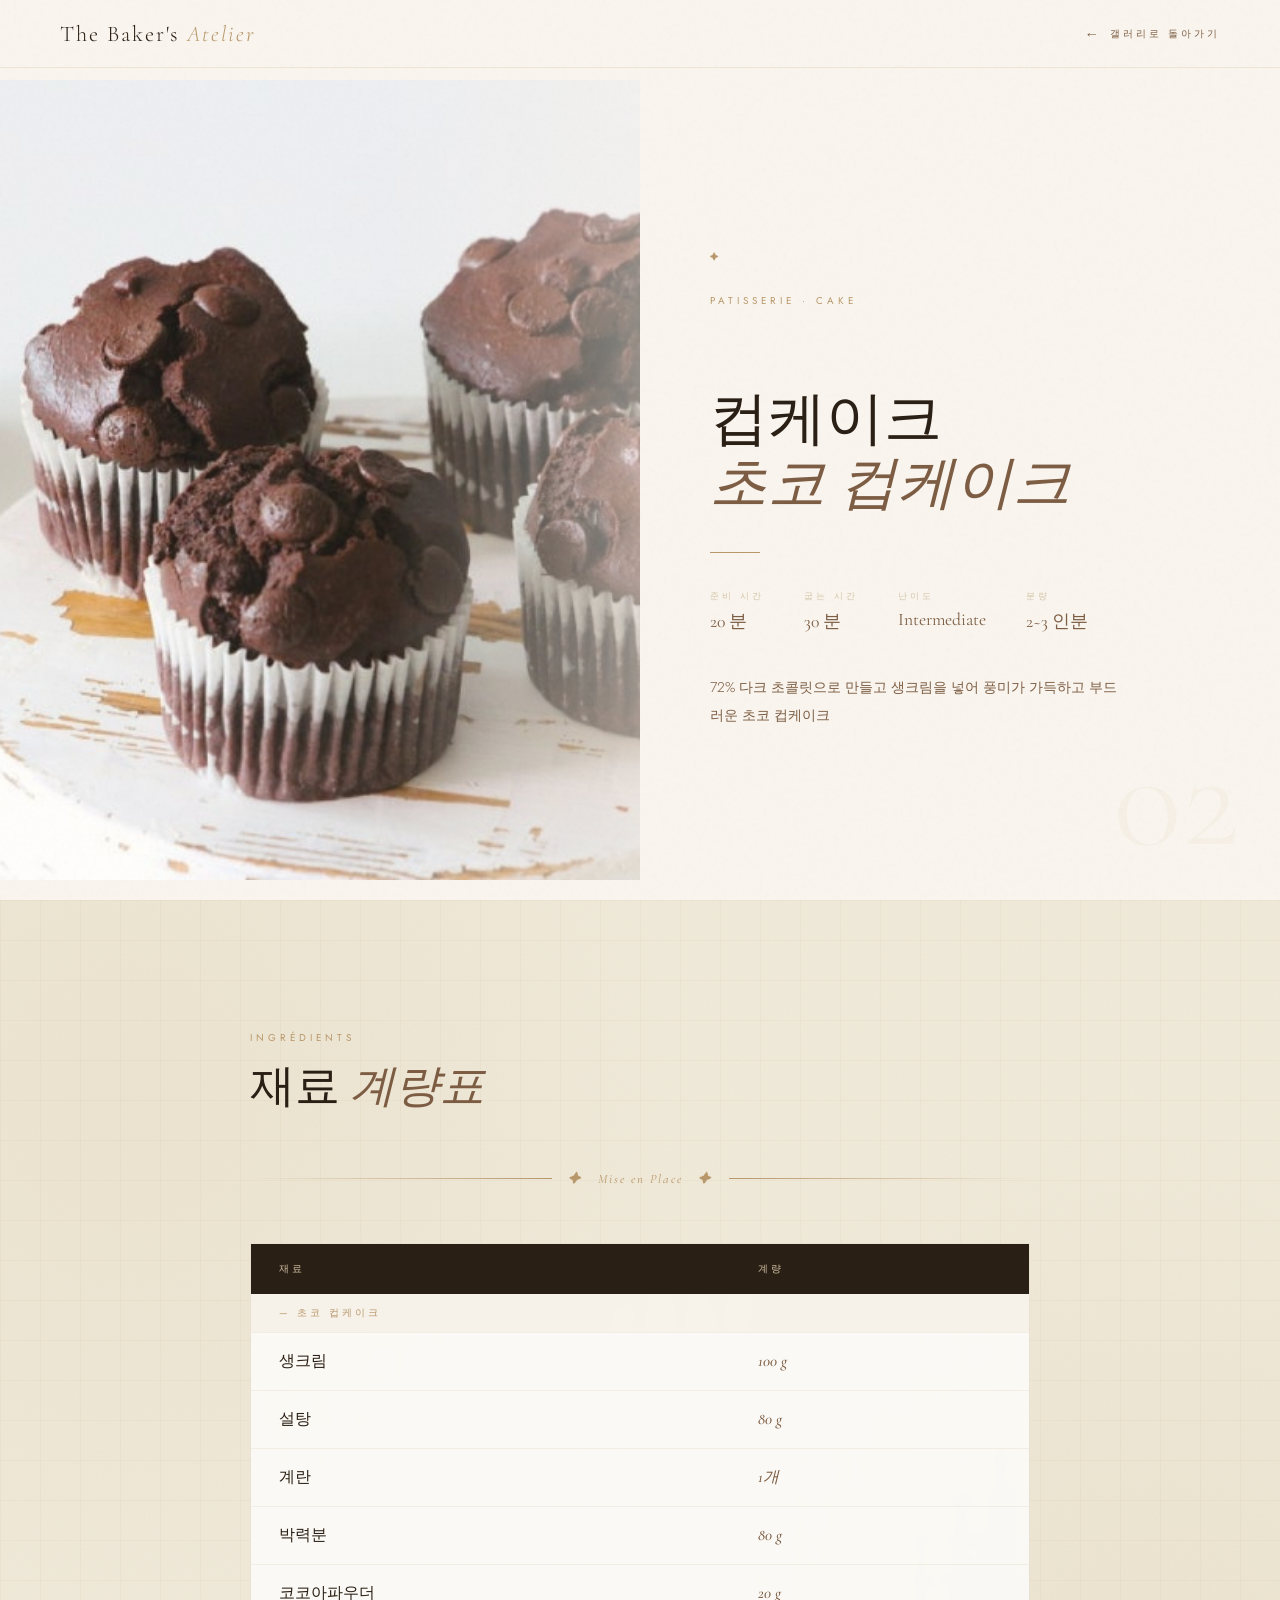
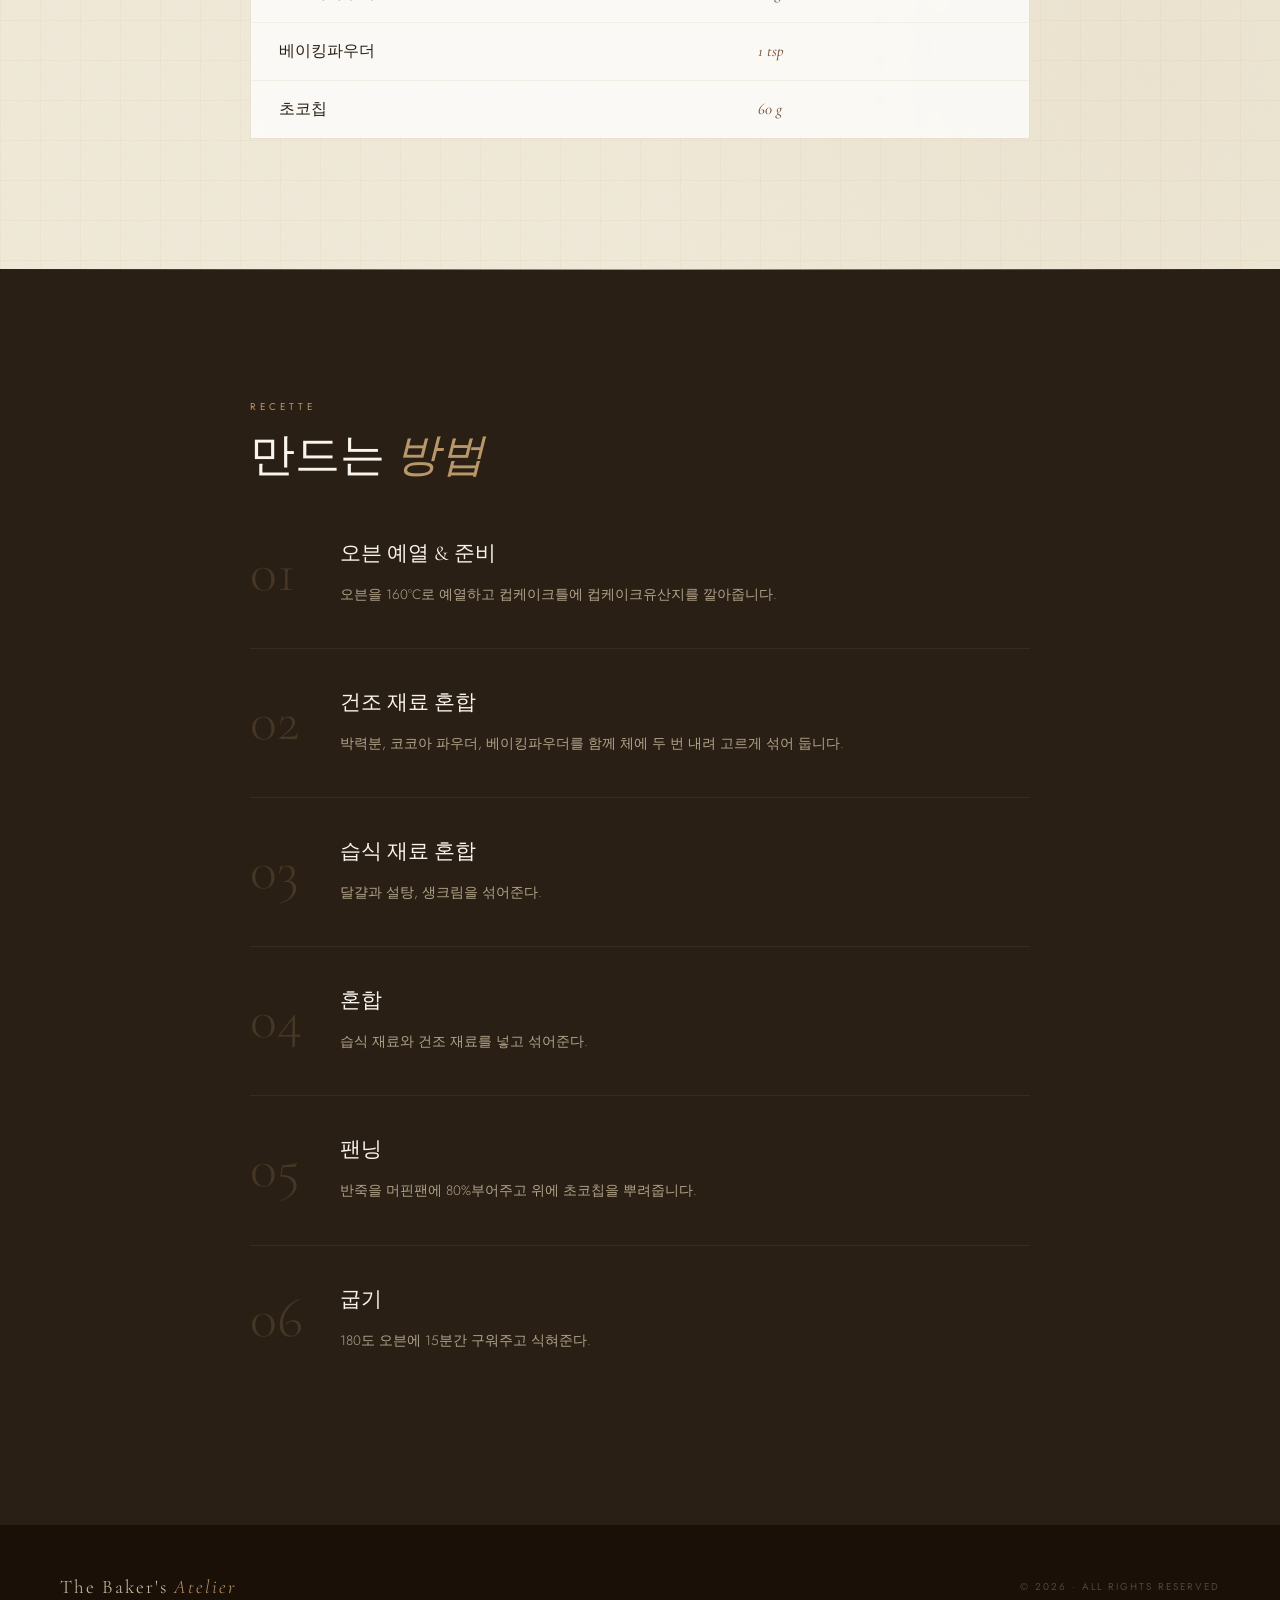
==== commit 9694dee9: "change year" ====
--- a/html/chocomuffin.html
+++ b/html/chocomuffin.html
@@ -139,7 +139,7 @@
 
   <footer>
     <div class="footer-logo">The Baker's <span>Atelier</span></div>
-    <p class="footer-copy">&copy; 2025 · All Rights Reserved</p>
+    <p class="footer-copy">&copy; 2026 · All Rights Reserved</p>
   </footer>
 
   <script>
